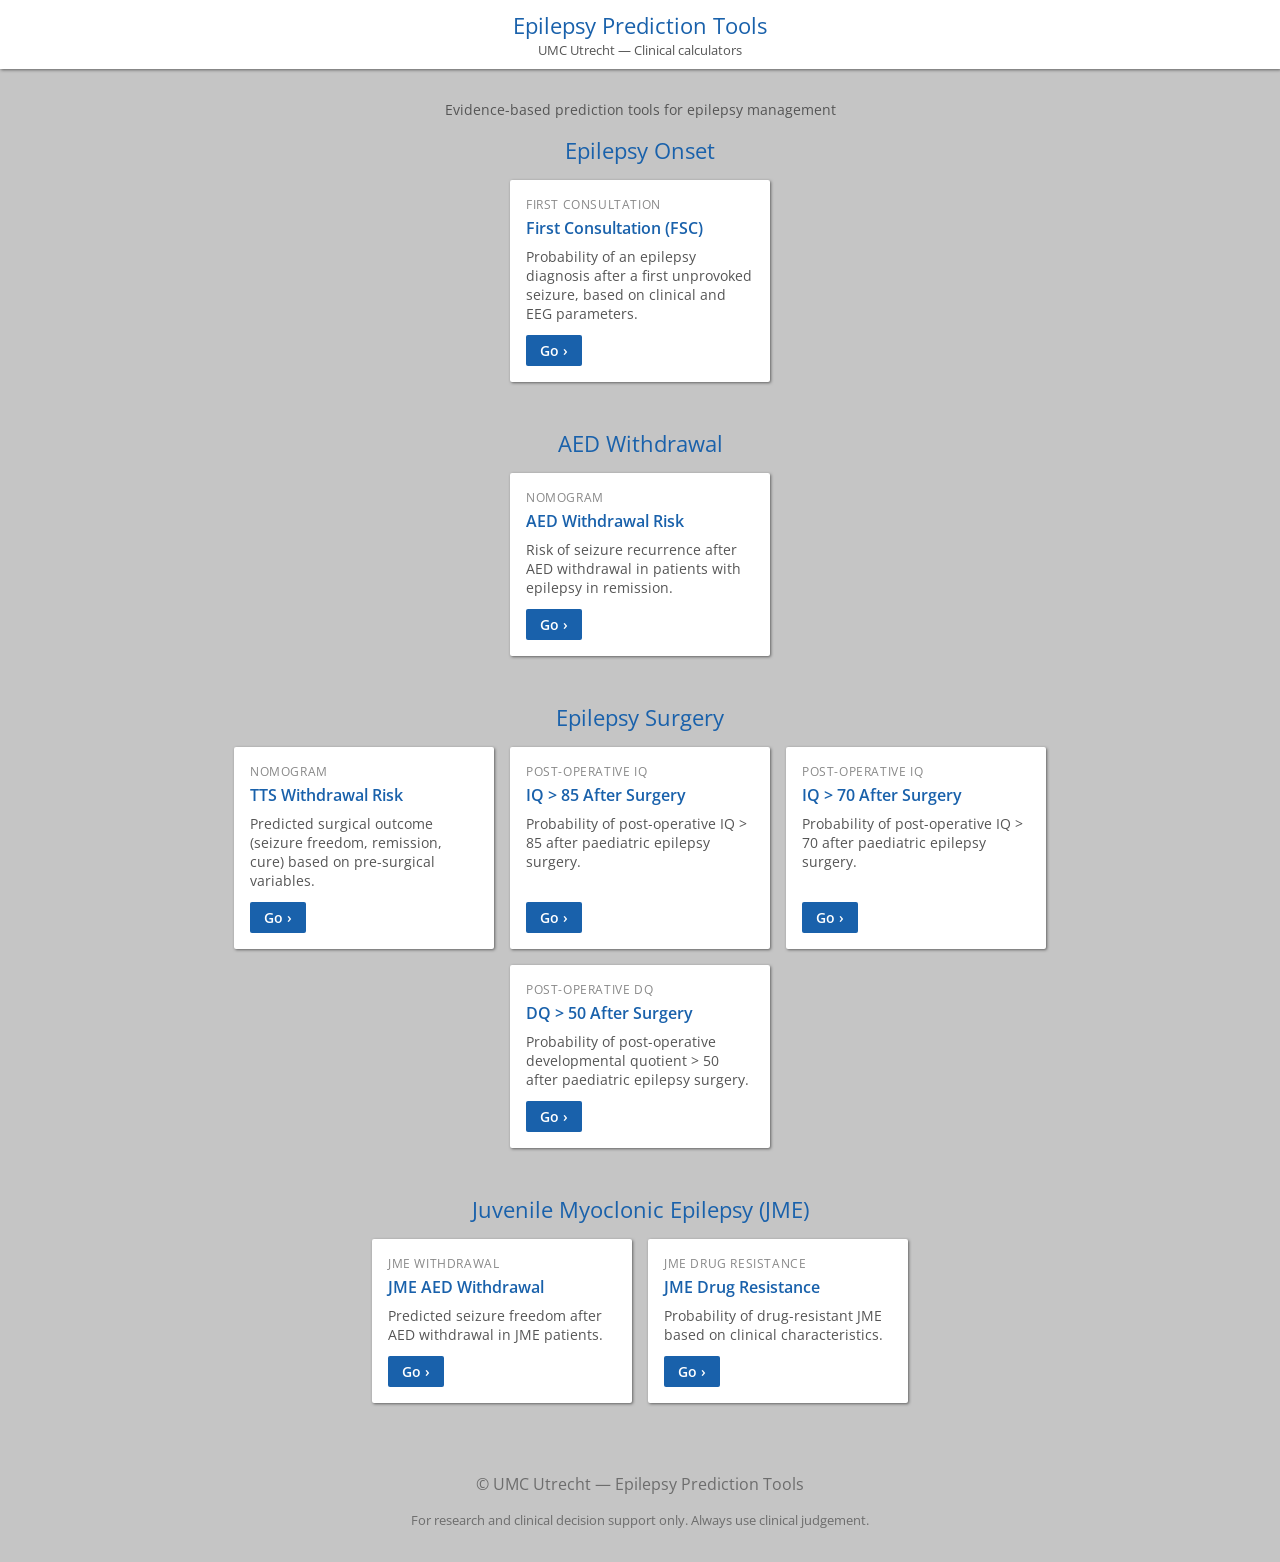
==== docs/index.html @ 81c6e288 "Add static GitHub Pages site with 8 epilepsy prediction calculators Ports all 8 calculators from the" ====
<!doctype html>
<html lang="en">
<head>
  <meta charset="utf-8">
  <meta name="viewport" content="width=device-width, initial-scale=1">
  <title>Epilepsy Prediction Tools</title>
  <meta name="description" content="Clinical prediction tools for epilepsy — UMC Utrecht">
  <link rel="stylesheet" href="css/style.css">
</head>
<body>
  <div id="mainwrapper">
    <div id="header" class="shadow">
      <div style="padding: 10px 20px;">
        <h1 style="margin:0; color:#1961ab; font-weight:normal; font-size:1.4em;">
          Epilepsy Prediction Tools
        </h1>
        <div style="font-size:0.8em; color:#555;">UMC Utrecht — Clinical calculators</div>
      </div>
    </div>

    <div id="content" style="text-align:center; padding-top: 10px;">

      <p class="landing-sub" style="text-align:center; margin-top:10px;">
        Evidence-based prediction tools for epilepsy management
      </p>

      <!-- Epilepsy Onset -->
      <h2 class="landing-title">Epilepsy Onset</h2>
      <div class="card-grid">
        <div class="card shadow">
          <div class="card-category">First Consultation</div>
          <h3>First Consultation (FSC)</h3>
          <p>Probability of an epilepsy diagnosis after a first unprovoked seizure, based on clinical and EEG parameters.</p>
          <a class="go-btn" href="first-consultation.html">Go &rsaquo;</a>
        </div>
      </div>

      <!-- AED Withdrawal -->
      <h2 class="landing-title">AED Withdrawal</h2>
      <div class="card-grid">
        <div class="card shadow">
          <div class="card-category">Nomogram</div>
          <h3>AED Withdrawal Risk</h3>
          <p>Risk of seizure recurrence after AED withdrawal in patients with epilepsy in remission.</p>
          <a class="go-btn" href="aed-withdrawal.html">Go &rsaquo;</a>
        </div>
      </div>

      <!-- Epilepsy Surgery -->
      <h2 class="landing-title">Epilepsy Surgery</h2>
      <div class="card-grid">
        <div class="card shadow">
          <div class="card-category">Nomogram</div>
          <h3>TTS Withdrawal Risk</h3>
          <p>Predicted surgical outcome (seizure freedom, remission, cure) based on pre-surgical variables.</p>
          <a class="go-btn" href="tts-withdrawal.html">Go &rsaquo;</a>
        </div>

        <div class="card shadow">
          <div class="card-category">Post-operative IQ</div>
          <h3>IQ &gt; 85 After Surgery</h3>
          <p>Probability of post-operative IQ &gt; 85 after paediatric epilepsy surgery.</p>
          <a class="go-btn" href="iq85.html">Go &rsaquo;</a>
        </div>

        <div class="card shadow">
          <div class="card-category">Post-operative IQ</div>
          <h3>IQ &gt; 70 After Surgery</h3>
          <p>Probability of post-operative IQ &gt; 70 after paediatric epilepsy surgery.</p>
          <a class="go-btn" href="iq70.html">Go &rsaquo;</a>
        </div>

        <div class="card shadow">
          <div class="card-category">Post-operative DQ</div>
          <h3>DQ &gt; 50 After Surgery</h3>
          <p>Probability of post-operative developmental quotient &gt; 50 after paediatric epilepsy surgery.</p>
          <a class="go-btn" href="dq50.html">Go &rsaquo;</a>
        </div>
      </div>

      <!-- JME -->
      <h2 class="landing-title">Juvenile Myoclonic Epilepsy (JME)</h2>
      <div class="card-grid">
        <div class="card shadow">
          <div class="card-category">JME Withdrawal</div>
          <h3>JME AED Withdrawal</h3>
          <p>Predicted seizure freedom after AED withdrawal in JME patients.</p>
          <a class="go-btn" href="jme-withdrawal.html">Go &rsaquo;</a>
        </div>

        <div class="card shadow">
          <div class="card-category">JME Drug Resistance</div>
          <h3>JME Drug Resistance</h3>
          <p>Probability of drug-resistant JME based on clinical characteristics.</p>
          <a class="go-btn" href="jme-resistance.html">Go &rsaquo;</a>
        </div>
      </div>

    </div>

    <div id="footer" class="noselect">
      <p>&copy; UMC Utrecht &mdash; Epilepsy Prediction Tools</p>
      <p style="font-size:0.8em;">For research and clinical decision support only. Always use clinical judgement.</p>
    </div>
  </div>

  <script src="js/ui.js"></script>
</body>
</html>
---- docs/css/style.css ----
@import url('https://fonts.googleapis.com/css2?family=Open+Sans:ital,wght@0,300;0,400;0,600;1,400&family=Open+Sans+Condensed:wght@700&display=swap');

/* CSS Custom Properties */
:root {
  --blue: #1961ab;
  --bg: #C5C5C5;
  --white: #ffffff;
  --text: #333333;
  --shadow: rgba(0,0,0,0.5);
}

/* RESET */
* {
  box-sizing: border-box;
  transition: opacity 0.1s;
}

hr {
  border: none;
  height: 1px;
  background-color: #ccc;
  clear: both;
  margin: 8px 0;
}

/* BODY */
body {
  font-family: 'Open Sans', sans-serif;
  background-color: var(--bg);
  background-attachment: fixed;
  color: var(--text);
  margin: 0;
}

/* HEADER */
#header {
  position: fixed;
  background-color: var(--white);
  width: 100vw;
  z-index: 10;
  top: 0;
  left: 0;
}

#header table {
  width: 100vw;
  border-collapse: collapse;
}

#header table td {
  padding: 0;
}

#header table td.fst {
  width: 60px;
  text-align: center;
}

#header table td.lst {
  width: 60px;
  text-align: center;
}

#header h1 {
  margin: 0.4em 0;
  color: var(--blue);
  font-weight: normal;
  font-size: 1.6em;
  display: inline-block;
}

#backbutton {
  font-size: 1.8em;
  color: var(--blue);
  padding: 4px 12px;
  display: inline-block;
  text-decoration: none;
  line-height: 1;
}

#infobutton {
  font-size: 1.8em;
  color: var(--blue);
  padding: 4px 12px;
  display: inline-block;
  line-height: 1;
}

/* MAIN WRAPPER */
#mainwrapper {
  width: 90%;
  max-width: 1000px;
  padding-top: 80px;
  margin: 0 auto;
  text-align: center;
}

/* CONTENT */
#content {
  min-height: 70vh;
}

h2 {
  color: var(--blue);
  font-weight: normal;
}

/* CONTENT BLOCKS */
div.contentblock {
  border-radius: 2px;
  margin: 0 auto;
  margin-bottom: 20px;
  background-color: var(--white);
  width: 600px;
  padding: 10px;
  text-align: left;
}

div.button {
  border-radius: 2px;
  margin: 0 auto;
  margin-bottom: 20px;
  width: 300px;
}

a.button {
  text-decoration: none;
}

div.button h2 {
  margin: 0;
  padding: 5px;
  font-weight: normal;
  color: var(--white);
}

div.button p {
  margin: 4px;
}

div.blue {
  background-color: var(--blue);
  color: var(--white);
}

div.cleared {
  clear: both;
}

.centertext {
  text-align: center;
}

/* HALF COLUMNS */
div.half1, div.half2 {
  padding: 10px;
}

div.half1 {
  padding-top: 0;
}

div.half2 {
  padding-bottom: 0;
}

div.half1 > div, div.half2 > div {
  text-align: left;
  width: 100%;
}

div.half1 div, div.half2 div {
  display: inline-block;
}

/* RADIO / BUTTON INPUTS */
.radios .radio, .radios .checkbox {
  display: inline-block;
  padding: 5px 7px;
  border-radius: 2px;
  color: var(--white);
  margin: 4px 2px;
  cursor: pointer;
  background-color: var(--blue);
  opacity: 0.6;
  box-shadow: inset 0 0 5px 0 rgba(25, 98, 171, 0.75);
  user-select: none;
}

.radios input[type=radio], .radios input[type=checkbox] {
  display: none;
}

.radios input[type=radio]:checked + .radio,
.radios input[type=checkbox]:checked + .checkbox {
  opacity: 1;
  box-shadow: 0 0 5px 0 rgba(0, 0, 0, 0.75);
}

/* NUMBER INPUTS */
select, input[type="number"] {
  margin: 2px;
  border: 1px solid #ccc;
  background-color: #fefefe;
  width: 70px;
  padding: 5px;
  text-align: center;
  height: 34px;
  appearance: none;
  -webkit-appearance: none;
  font-family: 'Open Sans', sans-serif;
  border-radius: 2px;
  font-size: 1em;
}

input[type="number"] {
  height: 28px;
}

input[type="number"]:disabled {
  opacity: 0.55;
}

span.unit {
  padding-left: 6px;
  font-size: 0.9em;
  color: #555;
}

/* RESULT BLOCK */
#resultBlock {
  transition: all 0.4s;
  padding: 10px;
  text-align: left;
}

#resultBlock p {
  padding: 10px;
}

#resultBlock div.result {
  vertical-align: middle;
  padding: 10px;
  width: 28%;
  display: inline-block;
  text-align: center;
}

#resultBlock div.result p {
  font-weight: bold;
  margin: 4px 0;
}

#resultBlock div.result p.value {
  font-size: 2em;
  text-shadow: #777 0 0 10px;
}

#resultBlock div.result p.unit {
  font-size: 0.85em;
  font-weight: normal;
}

#resultBlock .result-note {
  font-size: 0.85em;
  color: #555;
  padding: 8px 10px 0;
}

/* MODAL / POPUP */
.popupBG {
  z-index: 888;
  position: fixed;
  width: 100vw;
  height: 100vh;
  opacity: 0.6;
  background-color: black;
  top: 0;
  left: 0;
  cursor: pointer;
}

.popup {
  z-index: 999;
  width: 600px;
  min-height: 100px;
  max-height: 80vh;
  top: 9vh;
  overflow-y: auto;
  right: 0;
  left: 0;
  margin: 0 auto;
  background-color: var(--white);
  border-radius: 2px;
  position: fixed;
  padding: 10px;
  box-shadow: 0 0 44px 0 rgba(0,0,0,0.75);
}

.popup .titlebar {
  display: flex;
  justify-content: space-between;
  align-items: flex-start;
  margin-bottom: 8px;
}

.popup .titlebar h2.popuptitle {
  margin: 0;
  color: var(--blue);
}

.popup .xbutton {
  cursor: pointer;
  font-size: 1.4em;
  font-weight: bold;
  color: #555;
  background: none;
  border: none;
  padding: 0 4px;
  line-height: 1;
}

.popup .xbutton:hover {
  color: var(--blue);
}

.popup p {
  padding: 4px 8px;
  line-height: 1.5;
}

.popup .popcontent img {
  width: 30%;
}

/* FOOTER */
#footer {
  margin-top: 40px;
  opacity: 0.6;
  text-align: center;
  padding-bottom: 20px;
}

#footer:hover {
  opacity: 1;
}

#footer a {
  cursor: pointer;
  color: var(--blue);
}

/* LANDING PAGE CARDS */
.card-grid {
  display: flex;
  flex-wrap: wrap;
  gap: 16px;
  justify-content: center;
  padding: 10px 0 30px;
}

.card {
  background: var(--white);
  border-radius: 2px;
  padding: 16px;
  width: 260px;
  text-align: left;
  box-shadow: 1px 1px 3px 0 rgba(0,0,0,0.4);
  display: flex;
  flex-direction: column;
  justify-content: space-between;
}

.card h3 {
  margin: 0 0 8px;
  color: var(--blue);
  font-size: 1em;
  font-weight: 600;
}

.card p {
  margin: 0 0 12px;
  font-size: 0.88em;
  color: #555;
  flex-grow: 1;
}

.card-category {
  font-size: 0.75em;
  color: #888;
  text-transform: uppercase;
  letter-spacing: 0.05em;
  margin-bottom: 4px;
}

.card a.go-btn {
  display: inline-block;
  background-color: var(--blue);
  color: var(--white);
  text-decoration: none;
  padding: 6px 14px;
  border-radius: 2px;
  font-size: 0.9em;
  font-weight: 600;
  align-self: flex-start;
}

.card a.go-btn:hover {
  opacity: 0.85;
}

.landing-title {
  color: var(--blue);
  font-size: 1.4em;
  font-weight: normal;
  margin: 16px 0 4px;
}

.landing-sub {
  color: #555;
  font-size: 0.9em;
  margin: 0 0 16px;
}

/* UTILITY */
.noselect {
  user-select: none;
  -webkit-user-select: none;
}

.clickable {
  cursor: pointer;
}

.clickable:hover {
  opacity: 0.85;
}

.nocursor {
  cursor: default;
}

.shadow {
  box-shadow: 1px 1px 3px 0 rgba(0,0,0,0.5);
}

.nomarg {
  margin: 0;
  padding: 0;
}

/* RESPONSIVE — below 700px */
@media screen and (max-width: 700px) {
  div.popup {
    width: 90%;
  }

  div.contentblock {
    width: 90%;
  }

  div.half1, div.half2 {
    width: 100%;
    display: block;
    float: none;
  }

  #resultBlock div.result {
    width: 45%;
  }

  .card {
    width: 90%;
    max-width: 400px;
  }
}
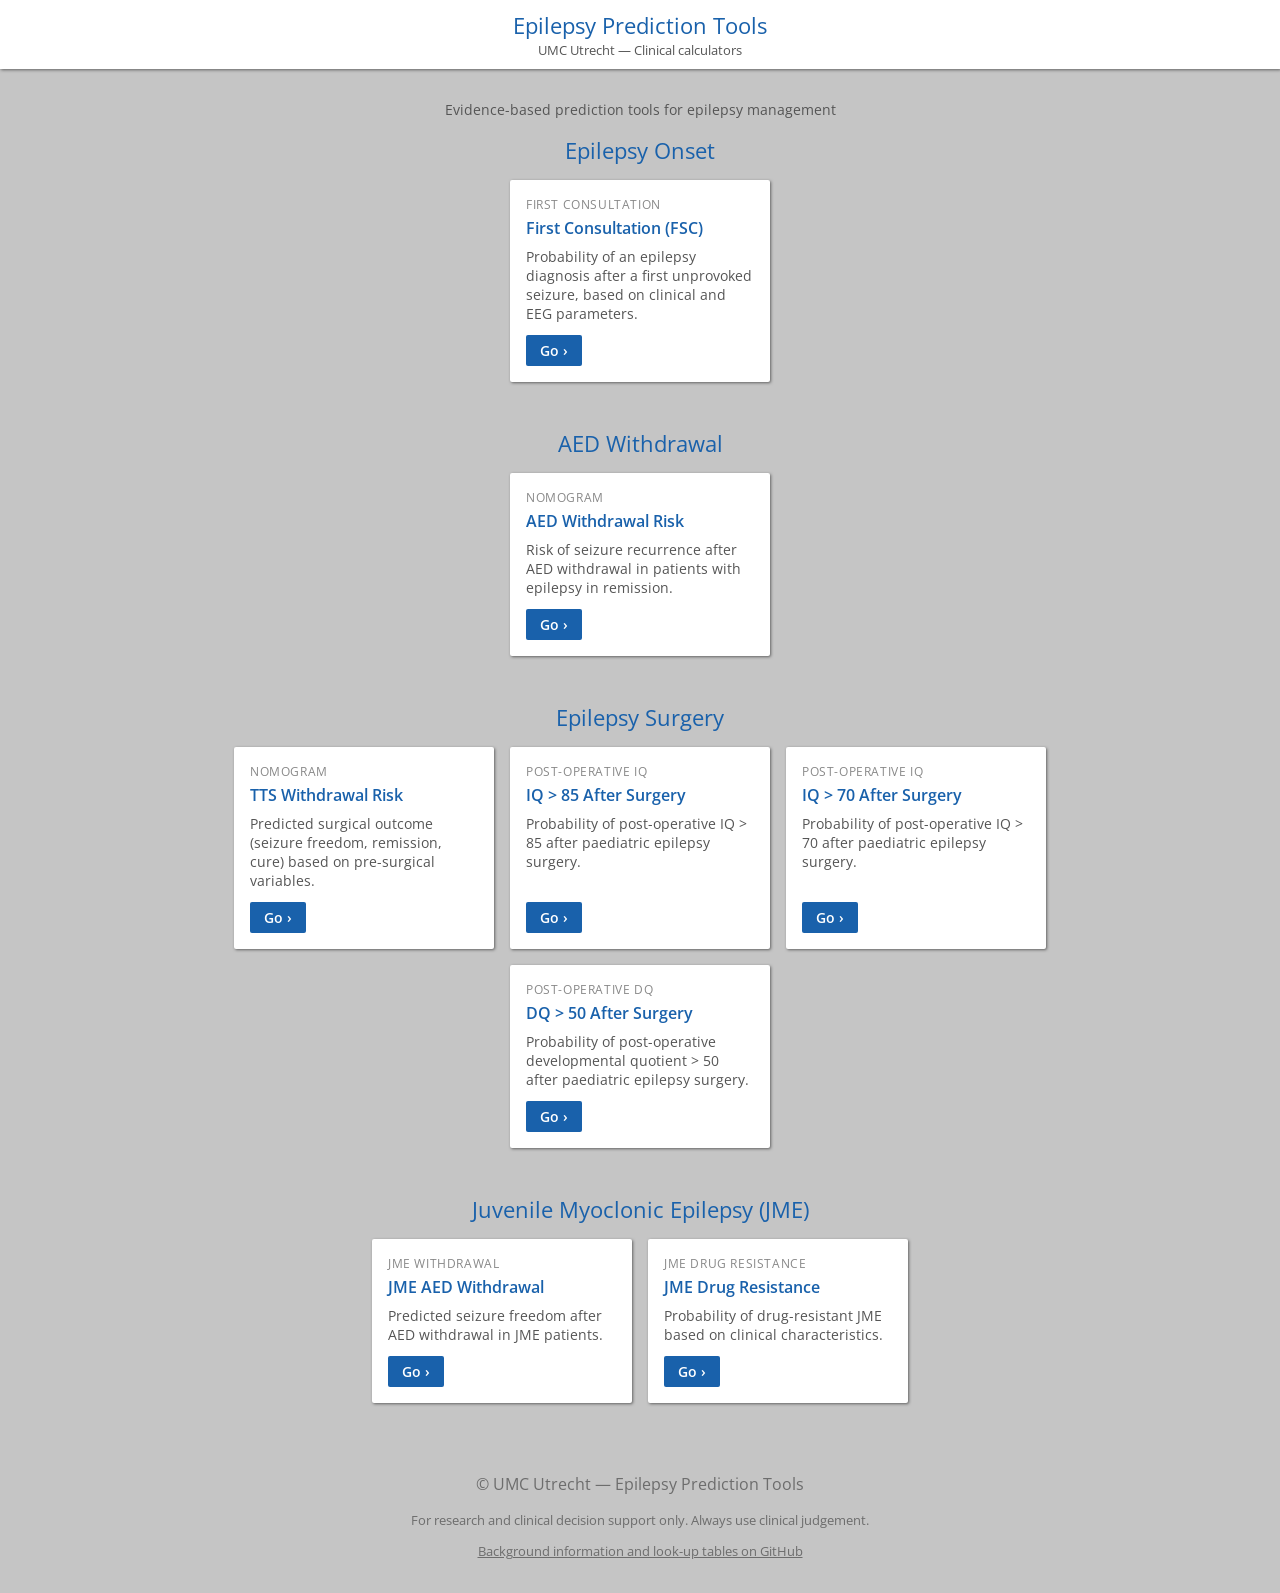
==== commit 23e81e4e: "Add GitHub repository link to footer of all pages Landing page: descriptive link "Background informa" ====
--- a/docs/index.html
+++ b/docs/index.html
@@ -101,6 +101,7 @@
     <div id="footer" class="noselect">
       <p>&copy; UMC Utrecht &mdash; Epilepsy Prediction Tools</p>
       <p style="font-size:0.8em;">For research and clinical decision support only. Always use clinical judgement.</p>
+      <p style="font-size:0.8em;"><a href="https://github.com/wmotte/epilepsypredictiontools" target="_blank" style="color:inherit;">Background information and look-up tables on GitHub</a></p>
     </div>
   </div>
 
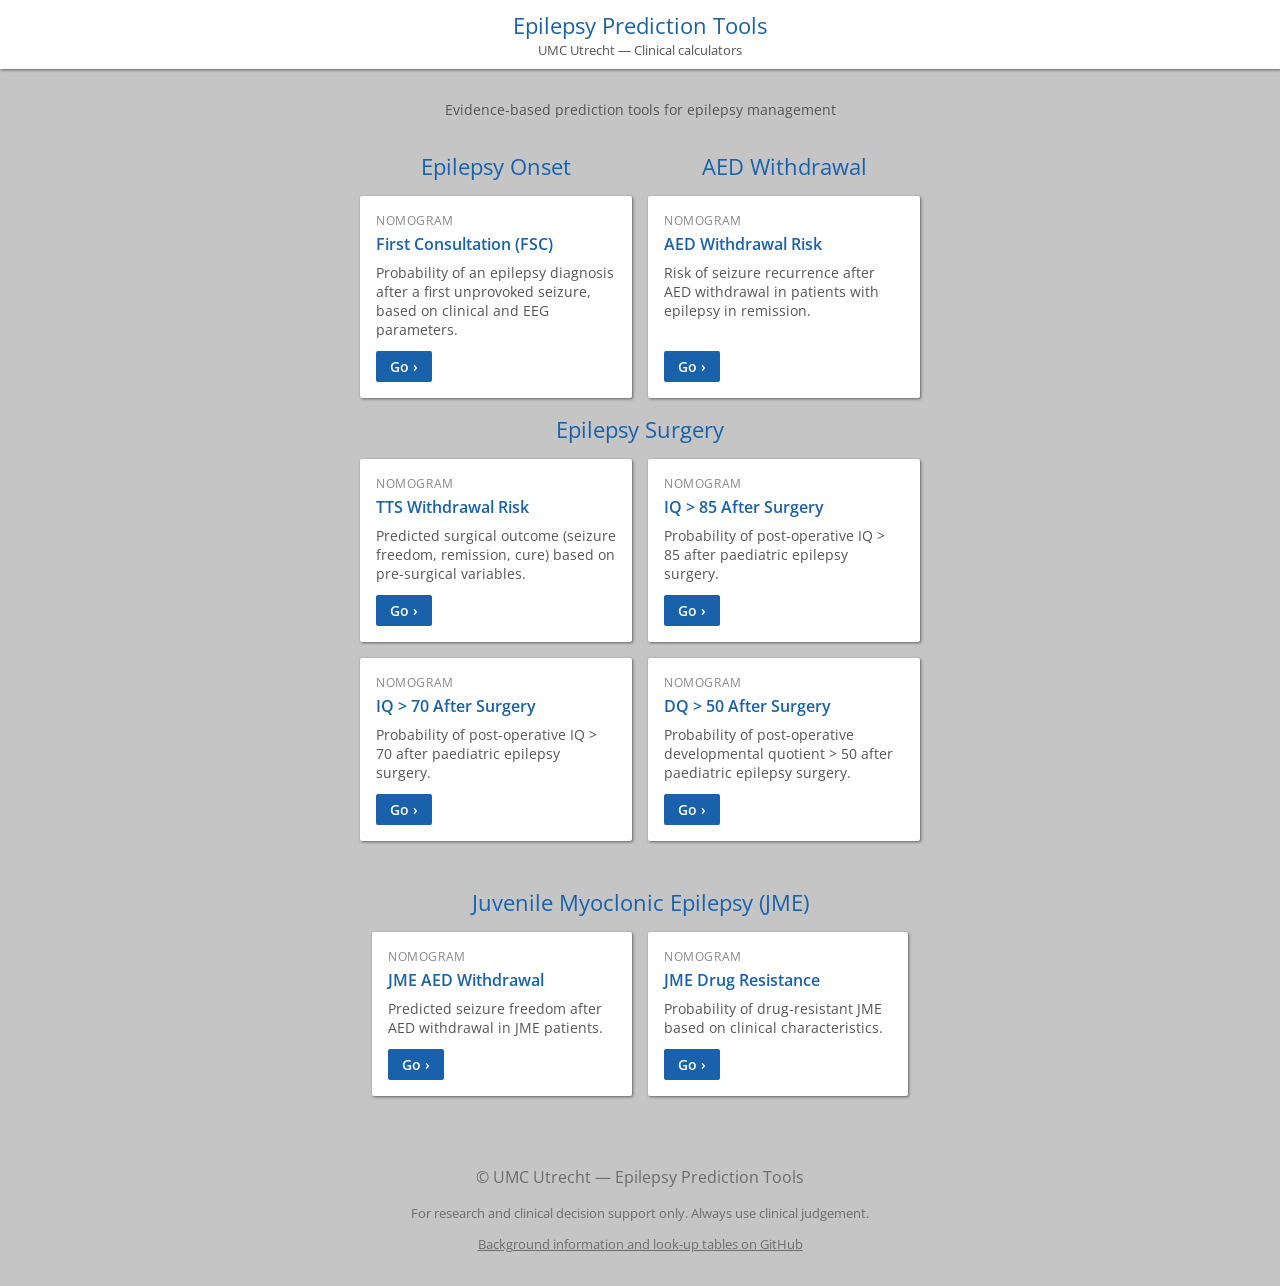
==== commit f836b703: "layout blocks" ====
--- a/docs/index.html
+++ b/docs/index.html
@@ -24,31 +24,35 @@
         Evidence-based prediction tools for epilepsy management
       </p>
 
-      <!-- Epilepsy Onset -->
-      <h2 class="landing-title">Epilepsy Onset</h2>
-      <div class="card-grid">
-        <div class="card shadow">
-          <div class="card-category">First Consultation</div>
-          <h3>First Consultation (FSC)</h3>
-          <p>Probability of an epilepsy diagnosis after a first unprovoked seizure, based on clinical and EEG parameters.</p>
-          <a class="go-btn" href="first-consultation.html">Go &rsaquo;</a>
+      <!-- Epilepsy Onset + AED Withdrawal side by side -->
+      <div class="section-row">
+        <div class="section-col">
+          <h2 class="landing-title">Epilepsy Onset</h2>
+          <div class="card-grid">
+            <div class="card shadow">
+              <div class="card-category">Nomogram</div>
+              <h3>First Consultation (FSC)</h3>
+              <p>Probability of an epilepsy diagnosis after a first unprovoked seizure, based on clinical and EEG parameters.</p>
+              <a class="go-btn" href="first-consultation.html">Go &rsaquo;</a>
+            </div>
+          </div>
         </div>
-      </div>
-
-      <!-- AED Withdrawal -->
-      <h2 class="landing-title">AED Withdrawal</h2>
-      <div class="card-grid">
-        <div class="card shadow">
-          <div class="card-category">Nomogram</div>
-          <h3>AED Withdrawal Risk</h3>
-          <p>Risk of seizure recurrence after AED withdrawal in patients with epilepsy in remission.</p>
-          <a class="go-btn" href="aed-withdrawal.html">Go &rsaquo;</a>
+        <div class="section-col">
+          <h2 class="landing-title">AED Withdrawal</h2>
+          <div class="card-grid">
+            <div class="card shadow">
+              <div class="card-category">Nomogram</div>
+              <h3>AED Withdrawal Risk</h3>
+              <p>Risk of seizure recurrence after AED withdrawal in patients with epilepsy in remission.</p>
+              <a class="go-btn" href="aed-withdrawal.html">Go &rsaquo;</a>
+            </div>
+          </div>
         </div>
       </div>
 
       <!-- Epilepsy Surgery -->
       <h2 class="landing-title">Epilepsy Surgery</h2>
-      <div class="card-grid">
+      <div class="card-grid card-grid-2col">
         <div class="card shadow">
           <div class="card-category">Nomogram</div>
           <h3>TTS Withdrawal Risk</h3>
@@ -57,21 +61,21 @@
         </div>
 
         <div class="card shadow">
-          <div class="card-category">Post-operative IQ</div>
+          <div class="card-category">Nomogram</div>
           <h3>IQ &gt; 85 After Surgery</h3>
           <p>Probability of post-operative IQ &gt; 85 after paediatric epilepsy surgery.</p>
           <a class="go-btn" href="iq85.html">Go &rsaquo;</a>
         </div>
 
         <div class="card shadow">
-          <div class="card-category">Post-operative IQ</div>
+          <div class="card-category">Nomogram</div>
           <h3>IQ &gt; 70 After Surgery</h3>
           <p>Probability of post-operative IQ &gt; 70 after paediatric epilepsy surgery.</p>
           <a class="go-btn" href="iq70.html">Go &rsaquo;</a>
         </div>
 
         <div class="card shadow">
-          <div class="card-category">Post-operative DQ</div>
+          <div class="card-category">Nomogram</div>
           <h3>DQ &gt; 50 After Surgery</h3>
           <p>Probability of post-operative developmental quotient &gt; 50 after paediatric epilepsy surgery.</p>
           <a class="go-btn" href="dq50.html">Go &rsaquo;</a>
@@ -82,14 +86,14 @@
       <h2 class="landing-title">Juvenile Myoclonic Epilepsy (JME)</h2>
       <div class="card-grid">
         <div class="card shadow">
-          <div class="card-category">JME Withdrawal</div>
+          <div class="card-category">Nomogram</div>
           <h3>JME AED Withdrawal</h3>
           <p>Predicted seizure freedom after AED withdrawal in JME patients.</p>
           <a class="go-btn" href="jme-withdrawal.html">Go &rsaquo;</a>
         </div>
 
         <div class="card shadow">
-          <div class="card-category">JME Drug Resistance</div>
+          <div class="card-category">Nomogram</div>
           <h3>JME Drug Resistance</h3>
           <p>Probability of drug-resistant JME based on clinical characteristics.</p>
           <a class="go-btn" href="jme-resistance.html">Go &rsaquo;</a>
--- a/docs/css/style.css
+++ b/docs/css/style.css
@@ -422,6 +422,55 @@
   margin: 0 0 16px;
 }
 
+/* SIDE-BY-SIDE SECTIONS */
+.section-row {
+  display: flex;
+  gap: 16px;
+  justify-content: center;
+  align-items: stretch;
+  max-width: 560px;
+  margin: 0 auto;
+}
+
+.section-col {
+  flex: 1;
+  display: flex;
+  flex-direction: column;
+}
+
+.section-col .card-grid {
+  flex: 1;
+  align-items: stretch;
+  padding-bottom: 0;
+}
+
+.section-col .card {
+  width: 100%;
+  flex: 1;
+}
+
+/* SURGERY 2x2 GRID */
+.card-grid-2col {
+  display: grid;
+  grid-template-columns: repeat(2, minmax(0, 1fr));
+  max-width: 560px;
+  margin: 0 auto;
+}
+
+.card-grid-2col .card {
+  width: auto;
+}
+
+@media screen and (max-width: 700px) {
+  .section-row {
+    flex-direction: column;
+  }
+
+  .card-grid-2col {
+    grid-template-columns: 1fr;
+  }
+}
+
 /* UTILITY */
 .noselect {
   user-select: none;
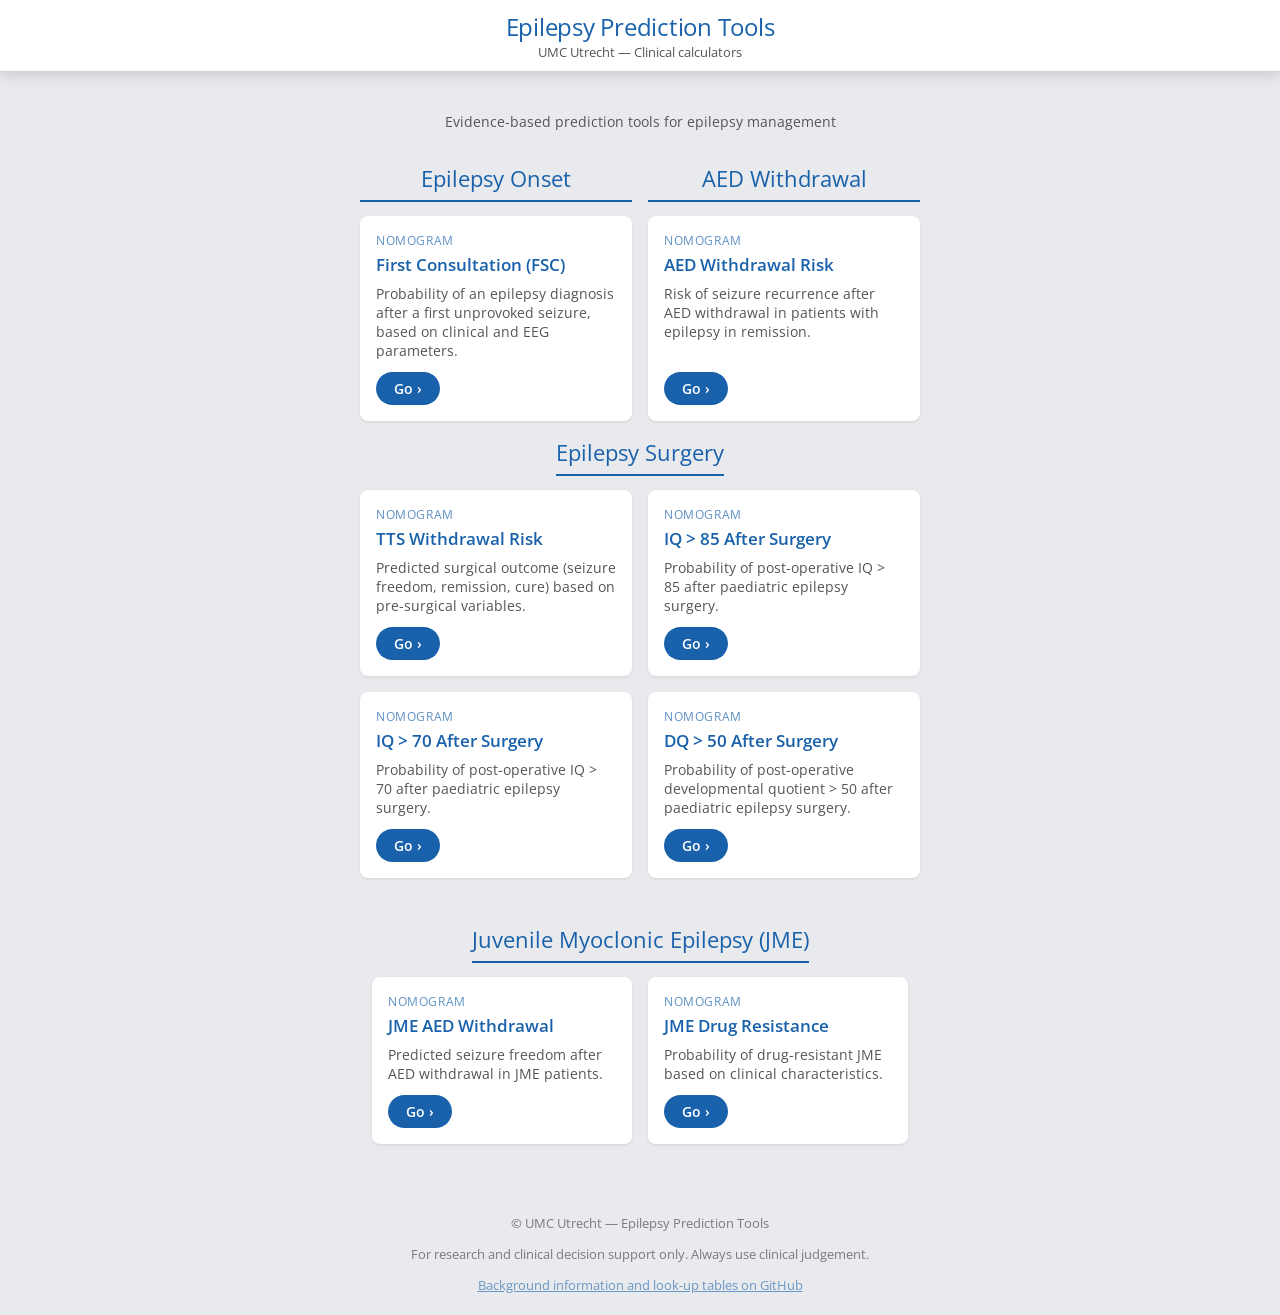
==== commit a53d18ca: "new layout" ====
--- a/docs/index.html
+++ b/docs/index.html
@@ -9,18 +9,16 @@
 </head>
 <body>
   <div id="mainwrapper">
-    <div id="header" class="shadow">
-      <div style="padding: 10px 20px;">
-        <h1 style="margin:0; color:#1961ab; font-weight:normal; font-size:1.4em;">
-          Epilepsy Prediction Tools
-        </h1>
-        <div style="font-size:0.8em; color:#555;">UMC Utrecht — Clinical calculators</div>
+    <div id="header">
+      <div class="header-inner">
+        <h1>Epilepsy Prediction Tools</h1>
+        <div class="header-subtitle">UMC Utrecht — Clinical calculators</div>
       </div>
     </div>
 
-    <div id="content" style="text-align:center; padding-top: 10px;">
+    <div id="content">
 
-      <p class="landing-sub" style="text-align:center; margin-top:10px;">
+      <p class="landing-sub" style="margin-top:10px;">
         Evidence-based prediction tools for epilepsy management
       </p>
 
@@ -104,8 +102,8 @@
 
     <div id="footer" class="noselect">
       <p>&copy; UMC Utrecht &mdash; Epilepsy Prediction Tools</p>
-      <p style="font-size:0.8em;">For research and clinical decision support only. Always use clinical judgement.</p>
-      <p style="font-size:0.8em;"><a href="https://github.com/wmotte/epilepsypredictiontools" target="_blank" style="color:inherit;">Background information and look-up tables on GitHub</a></p>
+      <p>For research and clinical decision support only. Always use clinical judgement.</p>
+      <p><a href="https://github.com/wmotte/epilepsypredictiontools" target="_blank">Background information and look-up tables on GitHub</a></p>
     </div>
   </div>
 
--- a/docs/css/style.css
+++ b/docs/css/style.css
@@ -3,22 +3,28 @@
 /* CSS Custom Properties */
 :root {
   --blue: #1961ab;
-  --bg: #C5C5C5;
+  --bg: #e8eaed;
   --white: #ffffff;
   --text: #333333;
   --shadow: rgba(0,0,0,0.5);
+  --border: #d0d4da;
+  --radius: 8px;
+  --radius-sm: 4px;
+  --radius-pill: 20px;
+  --shadow-sm: 0 1px 3px rgba(0,0,0,0.10);
+  --shadow-md: 0 4px 12px rgba(0,0,0,0.12);
+  --shadow-lg: 0 8px 28px rgba(0,0,0,0.18);
 }
 
 /* RESET */
 * {
   box-sizing: border-box;
-  transition: opacity 0.1s;
 }
 
 hr {
   border: none;
   height: 1px;
-  background-color: #ccc;
+  background-color: var(--border);
   clear: both;
   margin: 8px 0;
 }
@@ -40,6 +46,8 @@
   z-index: 10;
   top: 0;
   left: 0;
+  box-shadow: var(--shadow-md);
+  border-bottom: 1px solid var(--border);
 }
 
 #header table {
@@ -62,11 +70,21 @@
 }
 
 #header h1 {
-  margin: 0.4em 0;
+  margin: 0;
   color: var(--blue);
   font-weight: normal;
-  font-size: 1.6em;
-  display: inline-block;
+  font-size: 1.5em;
+  letter-spacing: -0.01em;
+  display: inline-block;
+}
+
+.header-inner {
+  padding: 10px 20px;
+}
+
+.header-subtitle {
+  font-size: 0.8em;
+  color: #555;
 }
 
 #backbutton {
@@ -98,6 +116,8 @@
 /* CONTENT */
 #content {
   min-height: 70vh;
+  text-align: center;
+  padding-top: 10px;
 }
 
 h2 {
@@ -107,7 +127,7 @@
 
 /* CONTENT BLOCKS */
 div.contentblock {
-  border-radius: 2px;
+  border-radius: var(--radius);
   margin: 0 auto;
   margin-bottom: 20px;
   background-color: var(--white);
@@ -117,10 +137,16 @@
 }
 
 div.button {
-  border-radius: 2px;
+  border-radius: var(--radius);
   margin: 0 auto;
   margin-bottom: 20px;
   width: 300px;
+  transition: filter 0.15s, transform 0.15s;
+}
+
+div.button:hover {
+  filter: brightness(0.92);
+  transform: translateY(-1px);
 }
 
 a.button {
@@ -132,6 +158,7 @@
   padding: 5px;
   font-weight: normal;
   color: var(--white);
+  cursor: pointer;
 }
 
 div.button p {
@@ -177,7 +204,7 @@
 .radios .radio, .radios .checkbox {
   display: inline-block;
   padding: 5px 7px;
-  border-radius: 2px;
+  border-radius: var(--radius-pill);
   color: var(--white);
   margin: 4px 2px;
   cursor: pointer;
@@ -185,6 +212,7 @@
   opacity: 0.6;
   box-shadow: inset 0 0 5px 0 rgba(25, 98, 171, 0.75);
   user-select: none;
+  transition: opacity 0.15s, box-shadow 0.15s;
 }
 
 .radios input[type=radio], .radios input[type=checkbox] {
@@ -195,12 +223,13 @@
 .radios input[type=checkbox]:checked + .checkbox {
   opacity: 1;
   box-shadow: 0 0 5px 0 rgba(0, 0, 0, 0.75);
+  outline: 2px solid rgba(255,255,255,0.5);
 }
 
 /* NUMBER INPUTS */
 select, input[type="number"] {
   margin: 2px;
-  border: 1px solid #ccc;
+  border: 1px solid var(--border);
   background-color: #fefefe;
   width: 70px;
   padding: 5px;
@@ -209,8 +238,15 @@
   appearance: none;
   -webkit-appearance: none;
   font-family: 'Open Sans', sans-serif;
-  border-radius: 2px;
+  border-radius: var(--radius-sm);
   font-size: 1em;
+  transition: border-color 0.15s, box-shadow 0.15s;
+}
+
+select:focus, input[type="number"]:focus {
+  outline: none;
+  border-color: var(--blue);
+  box-shadow: 0 0 0 3px rgba(25,97,171,0.15);
 }
 
 input[type="number"] {
@@ -291,10 +327,10 @@
   left: 0;
   margin: 0 auto;
   background-color: var(--white);
-  border-radius: 2px;
+  border-radius: var(--radius);
   position: fixed;
   padding: 10px;
-  box-shadow: 0 0 44px 0 rgba(0,0,0,0.75);
+  box-shadow: var(--shadow-lg);
 }
 
 .popup .titlebar {
@@ -339,6 +375,7 @@
   opacity: 0.6;
   text-align: center;
   padding-bottom: 20px;
+  font-size: 0.82em;
 }
 
 #footer:hover {
@@ -361,20 +398,26 @@
 
 .card {
   background: var(--white);
-  border-radius: 2px;
+  border-radius: var(--radius);
   padding: 16px;
   width: 260px;
   text-align: left;
-  box-shadow: 1px 1px 3px 0 rgba(0,0,0,0.4);
+  box-shadow: var(--shadow-sm);
   display: flex;
   flex-direction: column;
   justify-content: space-between;
+  transition: box-shadow 0.2s, transform 0.15s ease;
+}
+
+.card:hover {
+  box-shadow: var(--shadow-md);
+  transform: translateY(-2px);
 }
 
 .card h3 {
   margin: 0 0 8px;
   color: var(--blue);
-  font-size: 1em;
+  font-size: 1.05em;
   font-weight: 600;
 }
 
@@ -387,7 +430,8 @@
 
 .card-category {
   font-size: 0.75em;
-  color: #888;
+  color: var(--blue);
+  opacity: 0.7;
   text-transform: uppercase;
   letter-spacing: 0.05em;
   margin-bottom: 4px;
@@ -398,15 +442,16 @@
   background-color: var(--blue);
   color: var(--white);
   text-decoration: none;
-  padding: 6px 14px;
-  border-radius: 2px;
+  padding: 7px 18px;
+  border-radius: var(--radius-pill);
   font-size: 0.9em;
   font-weight: 600;
   align-self: flex-start;
+  transition: background-color 0.15s, opacity 0.15s;
 }
 
 .card a.go-btn:hover {
-  opacity: 0.85;
+  filter: brightness(0.9);
 }
 
 .landing-title {
@@ -414,6 +459,9 @@
   font-size: 1.4em;
   font-weight: normal;
   margin: 16px 0 4px;
+  padding-bottom: 6px;
+  border-bottom: 2px solid var(--blue);
+  display: inline-block;
 }
 
 .landing-sub {
@@ -490,7 +538,7 @@
 }
 
 .shadow {
-  box-shadow: 1px 1px 3px 0 rgba(0,0,0,0.5);
+  box-shadow: var(--shadow-sm);
 }
 
 .nomarg {
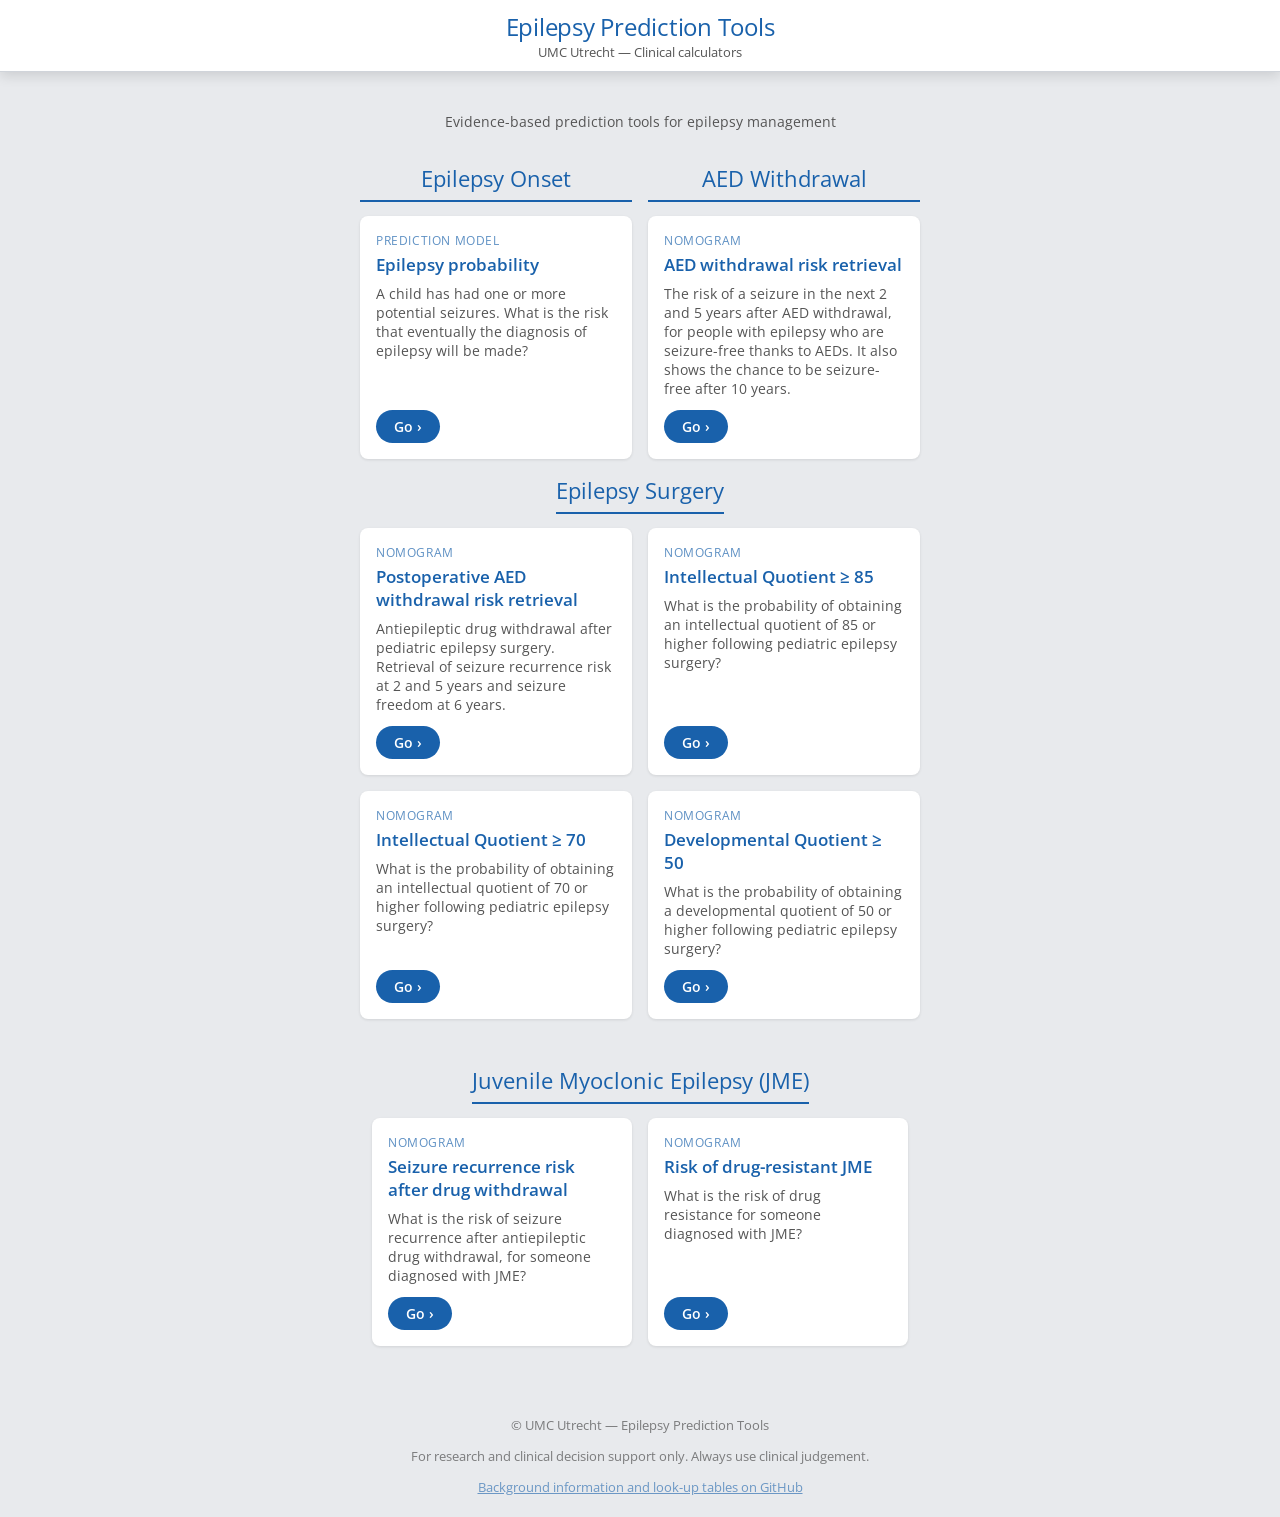
==== commit 712e18a0: "output clean-up" ====
--- a/docs/index.html
+++ b/docs/index.html
@@ -28,9 +28,9 @@
           <h2 class="landing-title">Epilepsy Onset</h2>
           <div class="card-grid">
             <div class="card shadow">
-              <div class="card-category">Nomogram</div>
-              <h3>First Consultation (FSC)</h3>
-              <p>Probability of an epilepsy diagnosis after a first unprovoked seizure, based on clinical and EEG parameters.</p>
+              <div class="card-category">Prediction model</div>
+              <h3>Epilepsy probability</h3>
+              <p>A child has had one or more potential seizures. What is the risk that eventually the diagnosis of epilepsy will be made?</p>
               <a class="go-btn" href="first-consultation.html">Go &rsaquo;</a>
             </div>
           </div>
@@ -40,8 +40,8 @@
           <div class="card-grid">
             <div class="card shadow">
               <div class="card-category">Nomogram</div>
-              <h3>AED Withdrawal Risk</h3>
-              <p>Risk of seizure recurrence after AED withdrawal in patients with epilepsy in remission.</p>
+              <h3>AED withdrawal risk retrieval</h3>
+              <p>The risk of a seizure in the next 2 and 5 years after AED withdrawal, for people with epilepsy who are seizure-free thanks to AEDs. It also shows the chance to be seizure-free after 10 years.</p>
               <a class="go-btn" href="aed-withdrawal.html">Go &rsaquo;</a>
             </div>
           </div>
@@ -53,29 +53,29 @@
       <div class="card-grid card-grid-2col">
         <div class="card shadow">
           <div class="card-category">Nomogram</div>
-          <h3>TTS Withdrawal Risk</h3>
-          <p>Predicted surgical outcome (seizure freedom, remission, cure) based on pre-surgical variables.</p>
+          <h3>Postoperative AED withdrawal risk retrieval</h3>
+          <p>Antiepileptic drug withdrawal after pediatric epilepsy surgery. Retrieval of seizure recurrence risk at 2 and 5 years and seizure freedom at 6 years.</p>
           <a class="go-btn" href="tts-withdrawal.html">Go &rsaquo;</a>
         </div>
 
         <div class="card shadow">
           <div class="card-category">Nomogram</div>
-          <h3>IQ &gt; 85 After Surgery</h3>
-          <p>Probability of post-operative IQ &gt; 85 after paediatric epilepsy surgery.</p>
+          <h3>Intellectual Quotient &ge; 85</h3>
+          <p>What is the probability of obtaining an intellectual quotient of 85 or higher following pediatric epilepsy surgery?</p>
           <a class="go-btn" href="iq85.html">Go &rsaquo;</a>
         </div>
 
         <div class="card shadow">
           <div class="card-category">Nomogram</div>
-          <h3>IQ &gt; 70 After Surgery</h3>
-          <p>Probability of post-operative IQ &gt; 70 after paediatric epilepsy surgery.</p>
+          <h3>Intellectual Quotient &ge; 70</h3>
+          <p>What is the probability of obtaining an intellectual quotient of 70 or higher following pediatric epilepsy surgery?</p>
           <a class="go-btn" href="iq70.html">Go &rsaquo;</a>
         </div>
 
         <div class="card shadow">
           <div class="card-category">Nomogram</div>
-          <h3>DQ &gt; 50 After Surgery</h3>
-          <p>Probability of post-operative developmental quotient &gt; 50 after paediatric epilepsy surgery.</p>
+          <h3>Developmental Quotient &ge; 50</h3>
+          <p>What is the probability of obtaining a developmental quotient of 50 or higher following pediatric epilepsy surgery?</p>
           <a class="go-btn" href="dq50.html">Go &rsaquo;</a>
         </div>
       </div>
@@ -85,15 +85,15 @@
       <div class="card-grid">
         <div class="card shadow">
           <div class="card-category">Nomogram</div>
-          <h3>JME AED Withdrawal</h3>
-          <p>Predicted seizure freedom after AED withdrawal in JME patients.</p>
+          <h3>Seizure recurrence risk after drug withdrawal</h3>
+          <p>What is the risk of seizure recurrence after antiepileptic drug withdrawal, for someone diagnosed with JME?</p>
           <a class="go-btn" href="jme-withdrawal.html">Go &rsaquo;</a>
         </div>
 
         <div class="card shadow">
           <div class="card-category">Nomogram</div>
-          <h3>JME Drug Resistance</h3>
-          <p>Probability of drug-resistant JME based on clinical characteristics.</p>
+          <h3>Risk of drug-resistant JME</h3>
+          <p>What is the risk of drug resistance for someone diagnosed with JME?</p>
           <a class="go-btn" href="jme-resistance.html">Go &rsaquo;</a>
         </div>
       </div>
